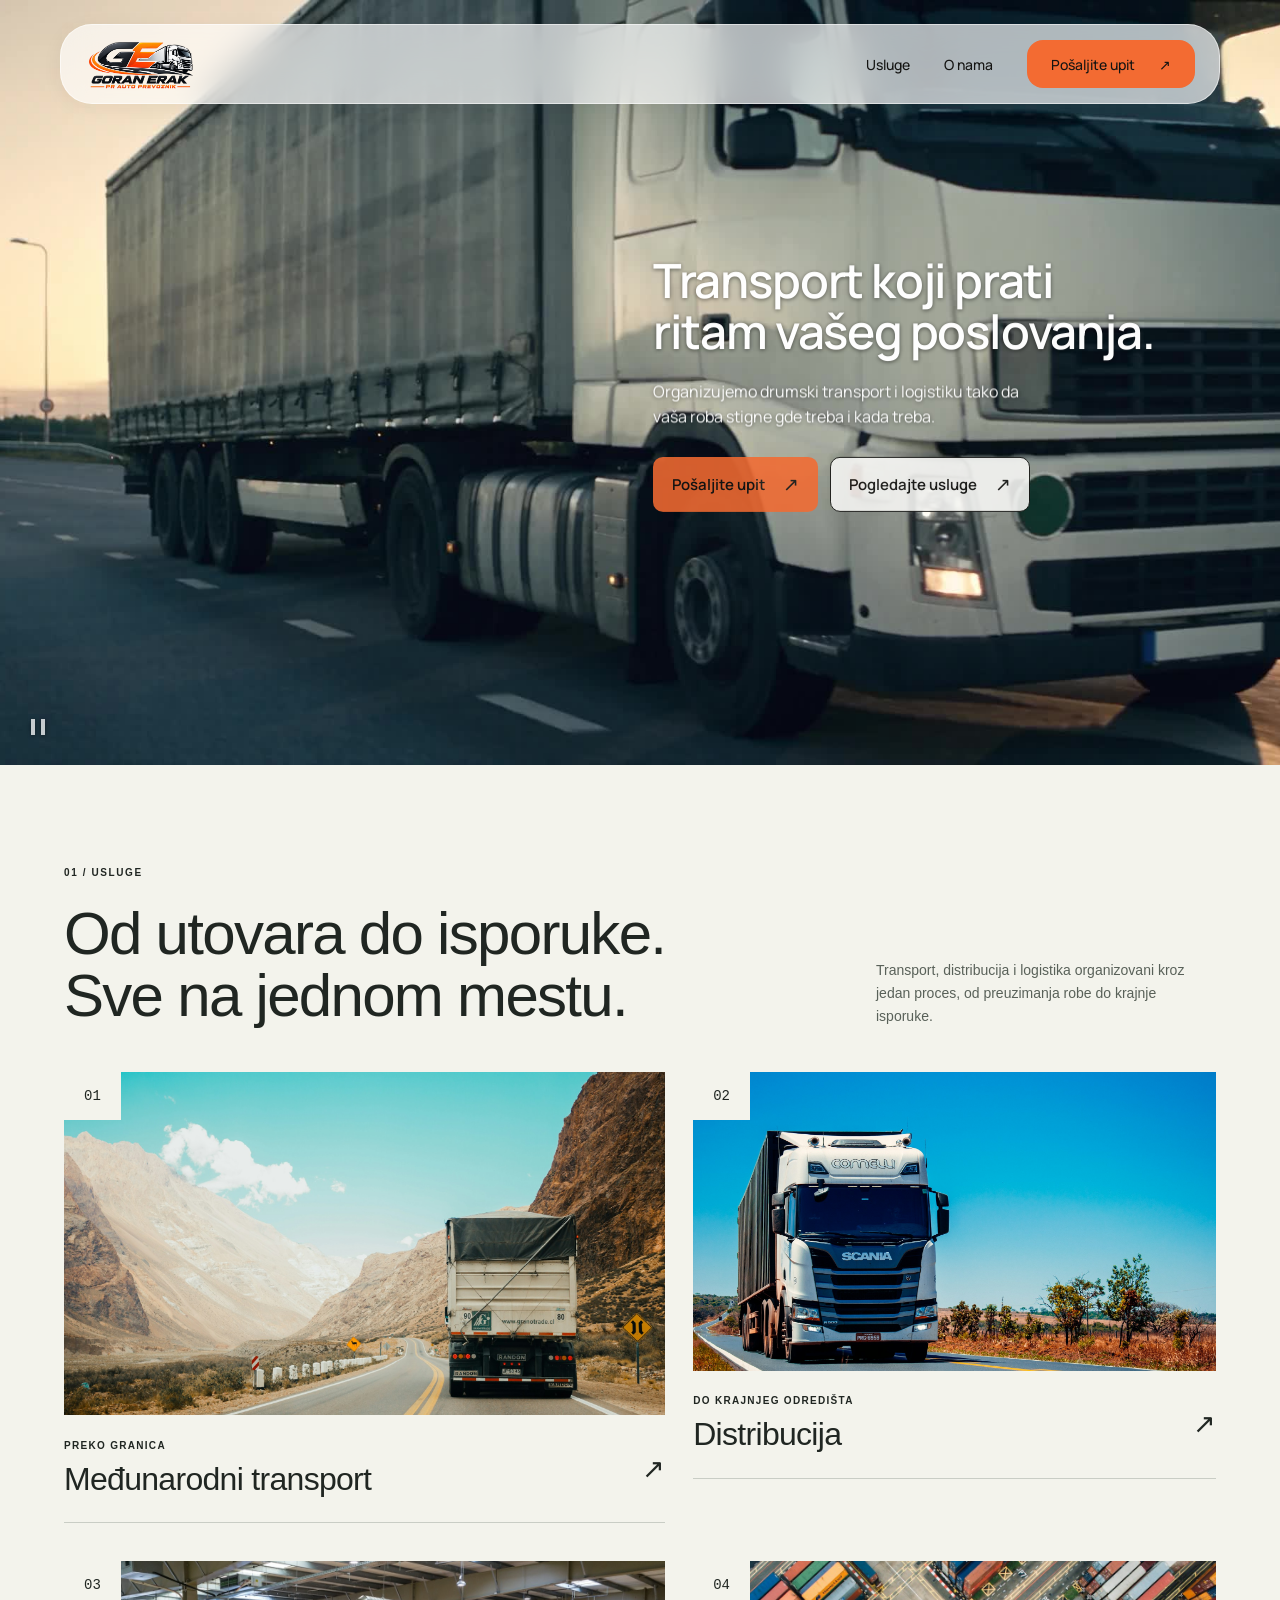
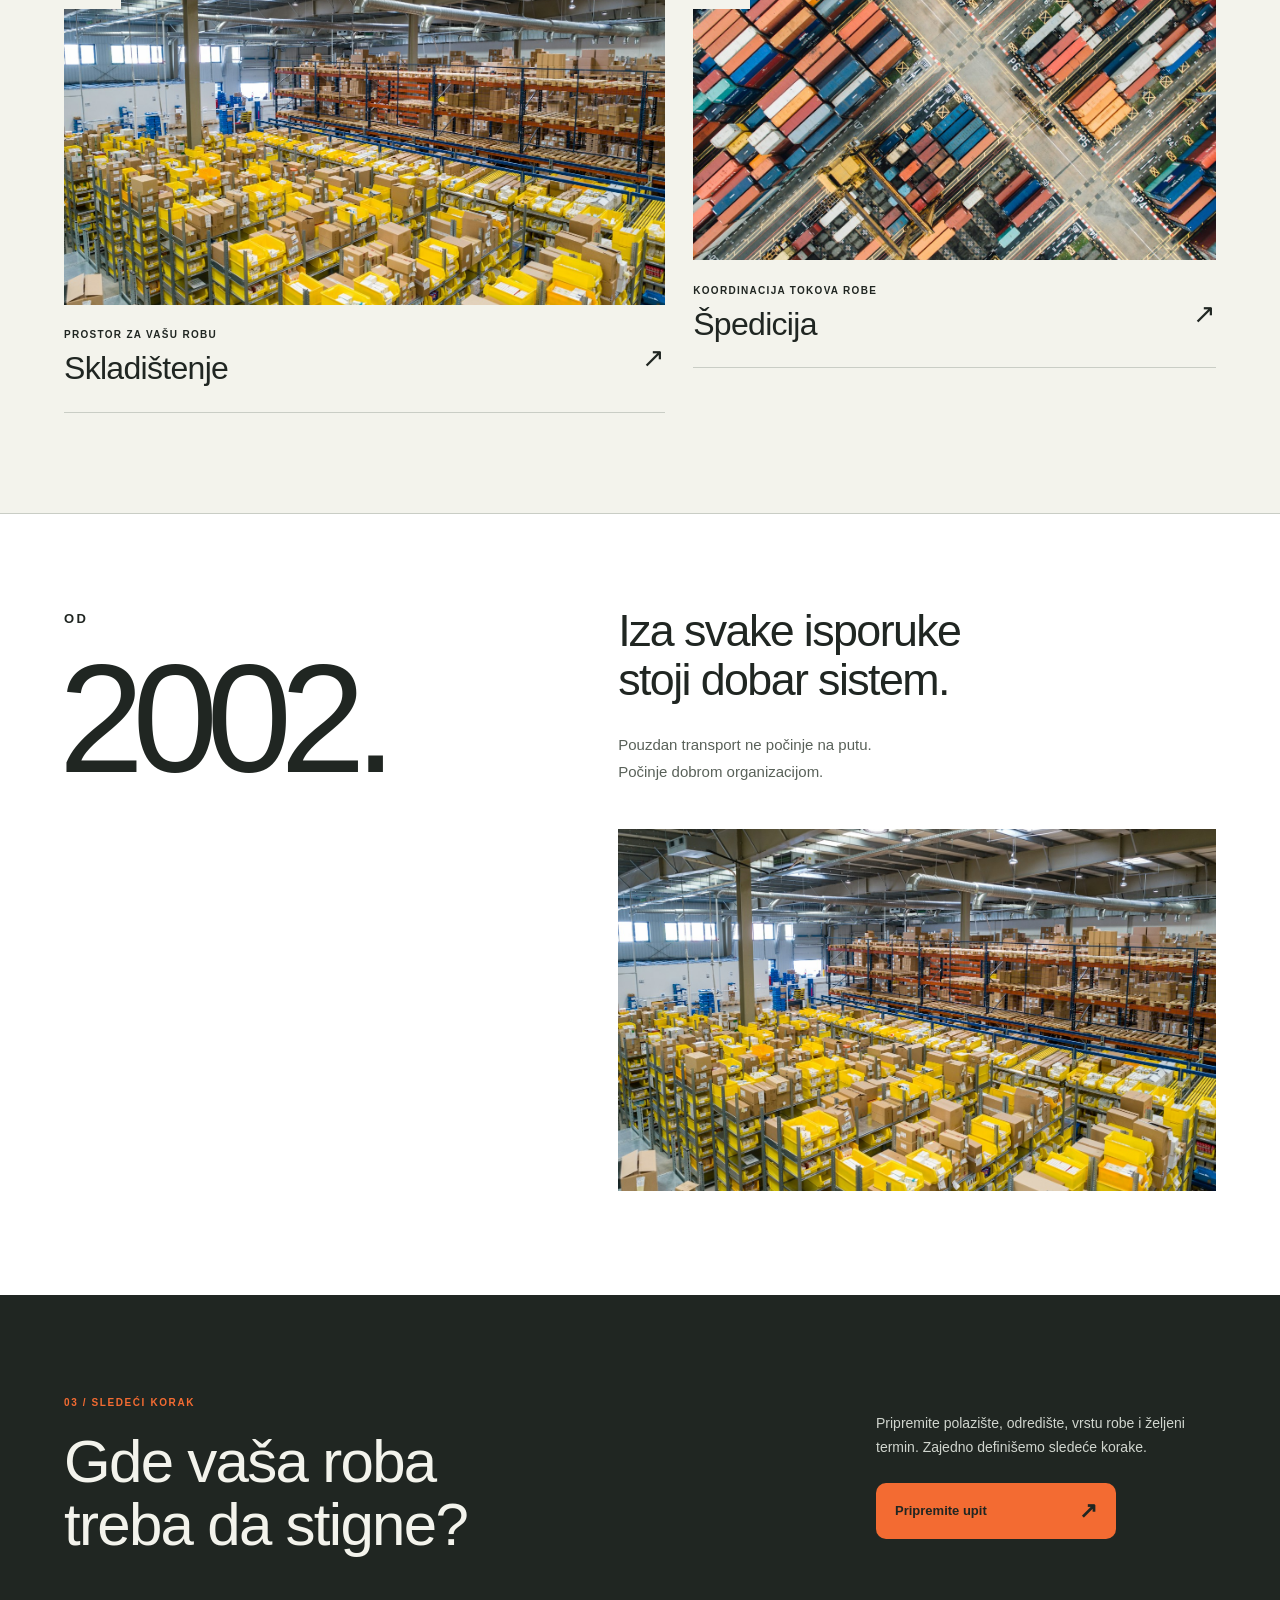
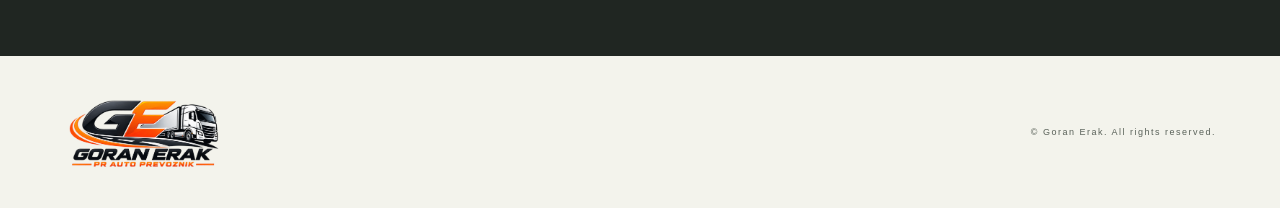
==== index.html @ 5b5d2a78 "Add files via upload" ====
<!doctype html>
<html lang="sr">
<head>
  <meta charset="UTF-8">
  <meta name="viewport" content="width=device-width, initial-scale=1">
  <meta name="theme-color" content="#202622">
  <meta name="description" content="Concept B — drumski transport, distribucija, skladištenje i špedicija.">
  <title>Goran Erak — Transport i logistika</title>
  <link rel="stylesheet" href="./styles.css">
  <link rel="stylesheet" href="./hero.css">
  <link rel="stylesheet" href="./hero-video.css">
  <link rel="stylesheet" href="./proof.css">
  <link rel="stylesheet" href="./hero-responsive.css">
  <script src="./main.js" defer></script>
  <script src="./assets/gsap.min.js" defer></script>
  <script src="./hero-video.js" defer></script>
  <script src="./proof.js" defer></script>
</head>
<body>
  <a class="skip-link" href="#main">Preskoči na sadržaj</a>

  <main id="main">
    <section class="hero feature" aria-labelledby="hero-heading">
  <header class="masthead">
    <a class="wordmark" href="./" aria-label="Goran Erak PR Auto prevoznik — početna"><img src="./assets/logo.png" width="1774" height="887" alt="Goran Erak PR Auto prevoznik"></a>
    <button class="menu-toggle" aria-expanded="false" aria-controls="main-navigation">Meni <span aria-hidden="true">☰</span></button>
    <nav id="main-navigation" class="navbar" aria-label="Glavna navigacija">
      <a href="#usluge">Usluge</a><a href="#o-nama">O nama</a><a class="nav-cta" href="#kontakt">Pošaljite upit <span aria-hidden="true">↗</span></a>
    </nav>
  </header>
      <figure class="photo">
        <div class="photo-media" data-clip-reveal data-reveal-direction="right" data-reveal-duration="1.45" data-reveal-once="true">
          <video class="hero-video" muted loop playsinline preload="metadata" poster="./assets/hero-video-v2-poster.jpg" aria-label="Video drumskog transporta"><source src="./assets/hero-video-v2.mp4" type="video/mp4"></video><button class="video-toggle" type="button" data-state="play" aria-label="Pokreni video"><span class="video-control-icon" aria-hidden="true"></span></button>
        </div>
        <div class="hero-message">
          <h1 id="hero-heading" data-hero-message>Transport koji prati<br>ritam vašeg poslovanja.</h1>
          <p data-hero-message>Organizujemo drumski transport i logistiku tako da vaša roba stigne gde treba i kada treba.</p>
          <div class="hero-cta-group" data-hero-ctas><a class="hero-cta hero-cta-primary" href="#kontakt">Pošaljite upit <span aria-hidden="true">↗</span></a><a class="hero-cta hero-cta-secondary" href="#usluge">Pogledajte usluge <span aria-hidden="true">↗</span></a></div>
        </div>
      </figure>
    </section>
    <section id="usluge" class="services section" aria-labelledby="services-heading">
      <div class="section-intro"><div><p class="eyebrow">01 / USLUGE</p><h2 id="services-heading">Od utovara do isporuke.<br>Sve na jednom mestu.</h2></div><p>Transport, distribucija i logistika organizovani kroz jedan proces, od preuzimanja robe do krajnje isporuke.</p></div>
      <div class="service-browse"><p>Prevucite za sve usluge</p><div><button class="browse-prev" aria-label="Prethodna usluga">←</button><button class="browse-next" aria-label="Sledeća usluga">→</button></div></div>
      <div class="services-grid" tabindex="0" role="region" aria-label="Četiri logističke usluge">
        <article class="service"><div class="service-photo"><img src="./assets/transport.jpg" width="1920" height="1273" loading="lazy" decoding="async" alt="Kamion u drumskom transportu kroz planinski predeo"><span class="service-number">01</span></div><button class="service-trigger" data-service="0"><span><span class="service-category">PREKO GRANICA</span><span class="service-title">Međunarodni transport</span></span><span class="service-arrow" aria-hidden="true">↗</span></button></article>
        <article class="service"><div class="service-photo"><img src="./assets/fleet.jpg" width="1920" height="1280" loading="lazy" decoding="async" alt="Teretno vozilo za drumski prevoz"><span class="service-number">02</span></div><button class="service-trigger" data-service="1"><span><span class="service-category">DO KRAJNJEG ODREDIŠTA</span><span class="service-title">Distribucija</span></span><span class="service-arrow" aria-hidden="true">↗</span></button></article>
        <article class="service"><div class="service-photo"><img src="./assets/warehouse.jpg" width="1400" height="933" loading="lazy" decoding="async" alt="Organizovano skladište sa robom i transportnim trakama"><span class="service-number">03</span></div><button class="service-trigger" data-service="2"><span><span class="service-category">PROSTOR ZA VAŠU ROBU</span><span class="service-title">Skladištenje</span></span><span class="service-arrow" aria-hidden="true">↗</span></button></article>
        <article class="service"><div class="service-photo"><img src="./assets/distribution.jpg" width="1200" height="800" loading="lazy" decoding="async" alt="Pogled odozgo na kontejnerski logistički terminal"><span class="service-number">04</span></div><button class="service-trigger" data-service="3"><span><span class="service-category">KOORDINACIJA TOKOVA ROBE</span><span class="service-title">Špedicija</span></span><span class="service-arrow" aria-hidden="true">↗</span></button></article>
      </div>
    </section>
    <section id="o-nama" class="trust section proof" aria-labelledby="trust-heading">
      <div class="proof-experience proof-reveal"><p class="proof-since">OD</p><p class="proof-year">2002.</p></div>
      <div class="proof-story">
        <h2 id="trust-heading" class="proof-reveal">Iza svake isporuke<br>stoji dobar sistem.</h2>
        <p class="proof-copy proof-reveal">Pouzdan transport ne počinje na putu.<br>Počinje dobrom organizacijom.</p>
        <figure class="proof-photo proof-reveal"><img src="./assets/warehouse.jpg" width="1400" height="933" loading="lazy" decoding="async" alt="Organizovan logistički prostor sa transportnim trakama i robom spremnom za dalju obradu"></figure>
      </div>
    </section>
    <section id="kontakt" class="contact section" aria-labelledby="contact-heading"><div><p class="eyebrow">03 / SLEDEĆI KORAK</p><h2 id="contact-heading">Gde vaša roba<br>treba da stigne?</h2></div><div class="contact-action"><p>Pripremite polazište, odredište, vrstu robe i željeni termin. Zajedno definišemo sledeće korake.</p><button class="button" data-contact>Pripremite upit <span aria-hidden="true">↗</span></button></div></section>
  </main>
  <footer><a class="footer-brand" href="#main" aria-label="Goran Erak — početak stranice"><img src="./assets/logo.png" width="1774" height="887" alt="Goran Erak PR Auto prevoznik" loading="lazy" decoding="async"></a><p>© Goran Erak. All rights reserved.</p></footer>
  <dialog id="service-details" aria-labelledby="service-dialog-heading"><button class="close-dialog" aria-label="Zatvori">×</button><p class="eyebrow">USLUGE / LOGISTIKA</p><h2 id="service-dialog-heading"></h2><p class="detail-copy"></p><button class="button" data-contact>Pripremite upit <span aria-hidden="true">↗</span></button></dialog>
  <dialog id="contact-details" aria-labelledby="contact-dialog-heading"><button class="close-dialog" aria-label="Zatvori">×</button><p class="eyebrow">PRIPREMA TRANSPORTA</p><h2 id="contact-dialog-heading">Vaš transportni upit.</h2><p>Za dogovor o transportu pripremite:</p><ol><li>Polazište i odredište</li><li>Vrstu, dimenzije i težinu robe</li><li>Termin utovara i isporuke</li><li>Posebne zahteve za transport</li></ol><div class="contact-placeholder">Kontakt kompanije: [E-mail i telefon]<small>Kontakt podaci biće dodati nakon potvrde kompanije.</small></div></dialog>
</body>
</html>
---- styles.css ----
:root{--ink:#202622;--paper:#f3f3ec;--accent:#f36b32;--line:#c9cdc5;--muted:#596159;--gutter:24px;--space:64px;color-scheme:light;font-family:Arial,Helvetica,sans-serif;color:var(--ink);background:var(--paper)}
*{box-sizing:border-box}html{scroll-behavior:smooth;scroll-padding-top:24px}body{margin:0}button,a{-webkit-tap-highlight-color:transparent}button{font:inherit;cursor:pointer}a{color:inherit;text-decoration:none}img{display:block;width:100%;object-fit:cover}h1,h2,p,figure{margin:0}button:focus-visible,a:focus-visible,[tabindex]:focus-visible{outline:3px solid var(--accent);outline-offset:5px}.skip-link{position:fixed;top:8px;left:8px;padding:14px;background:white;z-index:20;transform:translateY(-160%)}.skip-link:focus{transform:none}.masthead{padding:18px var(--gutter);display:flex;align-items:center;justify-content:space-between;position:relative;z-index:5}.wordmark{display:flex;gap:10px;align-items:center;font-size:17px;font-weight:800;letter-spacing:-.5px;line-height:1}.brand-mark{background:var(--accent);font-size:36px;width:44px;height:44px;display:grid;place-items:center}.brand-sub{display:block;font-size:11px;letter-spacing:2px;margin-top:6px}.menu-toggle{background:none;border:1px solid var(--line);padding:0 12px;height:44px;display:flex;gap:14px;align-items:center}.navbar{display:none;position:absolute;top:100%;left:0;right:0;background:var(--paper);padding:12px var(--gutter) 24px;border-bottom:1px solid var(--line)}.menu-toggle[aria-expanded=true]+.navbar{display:grid}.navbar a{min-height:48px;display:flex;align-items:center;justify-content:space-between;font-size:14px}.nav-cta{border-bottom:1px solid var(--ink)}
.hero{background:var(--ink);color:white}.hero-photo{position:relative;height:260px;overflow:hidden}.hero-photo img{height:100%;object-position:30% 60%}.photo-label{position:absolute;bottom:0;left:0;background:var(--accent);color:var(--ink);font-size:10px;font-weight:700;letter-spacing:1px;padding:12px 18px}.hero-copy{padding:30px var(--gutter) 28px}.eyebrow{font-size:10px;letter-spacing:1.6px;font-weight:700;line-height:1.6}.signal{display:inline-block;width:7px;height:7px;background:var(--accent);margin-right:7px}.hero h1{font-size:clamp(48px,12vw,68px);line-height:.97;letter-spacing:-2.8px;margin:22px 0}.hero-description{font-size:14px;line-height:1.6;max-width:360px;color:#d0d5ce}.button{min-height:52px;background:var(--accent);color:var(--ink);padding:15px 18px;border:0;display:inline-flex;gap:20px;align-items:center;justify-content:space-between;font-size:13px;font-weight:700}.button span{font-size:22px}.hero .button{margin-top:24px;width:100%;max-width:360px}.hero-services{display:flex;align-items:center;justify-content:space-between;min-height:44px;margin-top:8px;max-width:360px;font-size:12px;color:#d0d5ce}.operation-strip{padding:18px var(--gutter);border-bottom:1px solid var(--line)}.operation-strip>span{display:none}.operation-strip p{font-size:11px;letter-spacing:.4px;display:flex;justify-content:space-between}.operation-strip b{color:var(--muted);font-weight:400}
.section{padding:var(--space) var(--gutter)}.section-intro{display:grid;gap:20px;margin-bottom:26px}h2{font-size:clamp(34px,7vw,60px);line-height:1.04;letter-spacing:-1.7px;font-weight:500}.section-intro h2{margin-top:18px}.section-intro>p,.trust-intro>p{font-size:14px;line-height:1.65;color:var(--muted);max-width:340px}.service-browse{display:flex;align-items:center;justify-content:space-between;margin-bottom:12px}.service-browse p{font-size:11px;color:var(--muted)}.service-browse button{width:44px;height:44px;border:1px solid var(--line);background:transparent;font-size:20px}.services-grid{display:flex;gap:16px;overflow-x:auto;scroll-snap-type:x mandatory;scrollbar-width:thin;scrollbar-color:var(--ink) var(--line);padding-bottom:12px}.service{flex:0 0 88%;scroll-snap-align:start;min-width:0}.service-photo{height:220px;position:relative;overflow:hidden}.service-photo img{height:100%;transition:transform .5s ease}.service:nth-child(2) img{object-position:28% center}.service-number{position:absolute;top:0;left:0;background:var(--paper);padding:12px 15px;font-size:12px;font-family:monospace}.service-trigger{width:100%;min-height:95px;display:flex;text-align:left;align-items:center;justify-content:space-between;gap:10px;padding:18px 0;background:none;border:0;border-bottom:1px solid var(--line);color:var(--ink)}.service-category{display:block;font-size:9px;font-weight:700;letter-spacing:1.3px;margin-bottom:10px}.service-title{display:block;font-size:22px;letter-spacing:-.7px}.service-arrow{font-size:27px;flex-shrink:0}.service:hover img{transform:scale(1.025)}.service-trigger:hover .service-arrow{color:#b83d09}
.trust{background:#e3e6dd}.trust-intro{display:grid;gap:22px;margin:20px 0 32px}.trust-grid{display:grid;gap:28px}.trust figure img{aspect-ratio:1.45;filter:saturate(.65)}figcaption{font-size:9px;letter-spacing:1.2px;line-height:1.5;margin-top:12px}.placeholder-note{font-size:12px;line-height:1.6;color:var(--muted);margin:12px 0 24px}.capabilities dl{margin:0}.capabilities dl>div{padding:17px 0;border-top:1px solid #b7beb2}.capabilities dt{font-size:14px;font-weight:700}.capabilities dd{margin:8px 0 0;font-size:12px;color:var(--muted)}.contact{background:var(--ink);color:var(--paper);display:grid;gap:28px}.contact .eyebrow{color:var(--accent);margin-bottom:20px}.contact-action p{font-size:14px;line-height:1.65;color:#d0d5ce;max-width:360px}.contact .button{margin-top:24px;min-width:240px}footer{display:grid;gap:16px;padding:28px var(--gutter)}footer p{font-size:9px;letter-spacing:1.5px;color:var(--muted)}footer a{min-height:44px;display:flex;align-items:center;font-size:12px}.footer-brand{font-weight:800;letter-spacing:.5px}
dialog{border:0;background:var(--paper);color:var(--ink);padding:54px 28px 28px;max-width:560px;width:calc(100% - 32px);max-height:85dvh}dialog::backdrop{background:rgb(15 21 18 / .72)}.close-dialog{position:absolute;right:10px;top:10px;width:44px;height:44px;border:0;background:none;font-size:28px}.close-dialog:hover{background:#e3e6dd}dialog h2{font-size:34px;margin:18px 0}dialog p,dialog li{font-size:15px;line-height:1.6}dialog .button{margin-top:26px}dialog ol{padding-left:20px}.contact-placeholder{margin-top:24px;padding:18px;border:1px solid var(--line);font-size:14px;font-weight:700}.contact-placeholder small{display:block;font-weight:400;color:var(--muted);font-size:12px;line-height:1.5;margin-top:10px}
@media(min-width:801px){:root{--gutter:clamp(32px,5vw,88px);--space:100px}.masthead{height:96px}.menu-toggle{display:none}.navbar{display:flex;position:static;padding:0;border:0;gap:36px;align-items:center}.navbar a{gap:36px}.hero{display:grid;grid-template-columns:56% 44%;min-height:650px}.hero-photo{height:100%;min-height:650px}.hero-photo img{object-position:27% center}.photo-label{left:var(--gutter);padding:16px 20px}.hero-copy{padding:70px clamp(30px,4vw,72px);display:flex;flex-direction:column;justify-content:center}.hero h1{font-size:clamp(60px,6.8vw,108px);letter-spacing:-5px;margin:32px 0}.hero-description{font-size:16px;max-width:335px}.hero .button{margin-top:36px}.hero-services{margin-top:12px}.operation-strip{display:flex;justify-content:space-between;align-items:center;padding-top:24px;padding-bottom:24px}.operation-strip>span{display:block;font-size:10px;letter-spacing:1.5px;font-weight:700}.operation-strip p{gap:28px;font-size:12px}.section-intro{grid-template-columns:1fr 340px;align-items:end;margin-bottom:44px}.section-intro h2{margin-top:22px}.service-browse{display:none}.services-grid{display:grid;grid-template-columns:1.15fr 1fr;gap:38px 28px;overflow:visible;padding:0}.service-photo{height:auto;aspect-ratio:1.75}.service-trigger{min-height:108px}.service-title{font-size:clamp(24px,2.5vw,36px)}.service-category{font-size:10px}.service-number{font-size:14px;padding:16px 20px}.trust-intro{grid-template-columns:1fr 340px;align-items:end;margin:24px 0 48px}.trust-grid{grid-template-columns:1.6fr 1fr;gap:clamp(40px,6vw,100px)}.trust figure img{aspect-ratio:1.6}.capabilities{padding-top:8px}.capabilities dl>div{padding:20px 0}.contact{grid-template-columns:1fr 340px;align-items:center}footer{display:flex;align-items:center;justify-content:space-between;padding-top:28px;padding-bottom:28px}}
@media(min-width:1600px){.hero{min-height:760px}.hero-photo{min-height:760px}.section{max-width:1800px;margin-inline:auto}}
@media(prefers-reduced-motion:reduce){html{scroll-behavior:auto}*,*::before,*::after{transition:none!important;animation:none!important}}

/* Explicit height overrides the intrinsic HTML height while preserving layout space. */
.trust figure img{height:auto}



/* Brand proportions: original 2:1 artwork, a consistent clear zone and no cropping. */
.masthead{min-height:96px;padding-block:16px;gap:24px}
.wordmark{flex:0 0 auto;min-height:44px;letter-spacing:normal}
.wordmark img{display:block;width:128px;height:auto;aspect-ratio:2/1;object-fit:contain}
.footer-brand{flex:0 0 auto;padding-block:8px}
.footer-brand img{width:144px;height:auto;aspect-ratio:2/1;object-fit:contain}
@media(min-width:801px){
  .masthead{height:116px;padding-block:18px}
  .wordmark img{width:160px}
  .footer-brand img{width:160px}
  .navbar{gap:clamp(20px,2.5vw,36px)}
}
/* Contact CTA follows the approved Hero button shape. */
.contact .button{border-radius:10px;border:1px solid transparent;padding:14px 18px;min-height:52px}
---- hero.css ----
/* Hero uses the supplied demo's feature / toolbar / photograph / caption structure. */
.hero{--surface-sunk:#e2e2e0;--ink:#141412;--ink-faint:rgba(20,20,18,.64);--rule-strong:rgba(20,20,18,.3);--accent:#f36b32;background:#f7f7f6;color:var(--ink);display:block;min-height:0}
.masthead{background:#f7f7f6}
.masthead .navbar{background:#f7f7f6}
.hero.feature {
    width: min(100%, 1120px);
    margin: 0 auto;
    padding: clamp(0.9rem, 2vw, 1.25rem) clamp(1rem, 3vw, 2rem) clamp(2rem, 6vw, 4rem);
}

.hero .feature-bar {
    display: flex;
    align-items: center;
    justify-content: space-between;
    gap: 1rem;
    min-height: 2.25rem;
    margin-bottom: clamp(0.75rem, 1.6vw, 1rem);
}

.hero .prompt {
    display: flex;
    align-items: center;
    gap: 0.5rem;
    color: var(--ink-faint);
    font-size: 0.8125rem;
    line-height: 1.35;
}

.hero .prompt strong {
    color: var(--ink);
    font-weight: 500;
}

.hero .prompt-dot {
    flex: 0 0 auto;
    width: 0.4rem;
    height: 0.4rem;
    border-radius: 50%;
    background: var(--accent);
}

.hero .btn {
    display: inline-flex;
    align-items: center;
    justify-content: center;
    padding: 0.45rem 0.9rem;
    font: inherit;
    font-size: 0.8125rem;
    font-weight: 500;
    border: 1px solid var(--rule-strong);
    border-radius: 6px;
    background: transparent;
    color: var(--ink);
    cursor: pointer;
    transition: background-color 0.2s var(--ease-out-quart);
}

.hero .btn:hover {
    background: var(--surface-sunk);
}

.hero .btn:focus-visible {
    background: var(--surface-sunk);
    outline: 2px solid var(--accent);
    outline-offset: 2px;
}

/* ============================================
   PHOTOGRAPH
   ============================================ */
.hero .photo {
    margin: 0;
}

.hero .photo--second {
    margin-top: clamp(2rem, 6vw, 4rem);
}

/* CONTRACT: the wrapper must clip. The polygon reveals the wrapper, and the
   inner image starts scaled up, so anything that overflows would show
   around the aperture. The neutral plate shows until the image has loaded. */
.hero .photo-media {
    position: relative;
    width: 100%;
    height: min(62svh, 620px);
    min-height: 260px;
    overflow: hidden;
    background: var(--surface-sunk);
    isolation: isolate;
}

/* CONTRACT: the closed aperture, one per direction, gated under .has-js so
   the photograph is visible without JavaScript. The six points match the
   open polygon in script.js point for point, which keeps the interpolation
   stable. */
.has-js [data-clip-reveal] {
    clip-path: polygon(0% 100%, 42% 100%, 50% 94%, 58% 100%, 100% 100%, 0% 100%);
}

.has-js [data-clip-reveal][data-reveal-direction='down'] {
    clip-path: polygon(0% 0%, 42% 0%, 50% 6%, 58% 0%, 100% 0%, 0% 0%);
}

.has-js [data-clip-reveal][data-reveal-direction='left'] {
    clip-path: polygon(100% 0%, 100% 42%, 94% 50%, 100% 58%, 100% 100%, 100% 0%);
}

.has-js [data-clip-reveal][data-reveal-direction='right'] {
    clip-path: polygon(0% 0%, 0% 42%, 6% 50%, 0% 58%, 0% 100%, 0% 0%);
}

.hero .photo-media img {
    width: 100%;
    height: 100%;
    object-fit: cover;
    object-position: center 45%;
    transform-origin: center 55%;
}

/* CONTRACT: the Ken Burns start state. script.js tweens scale from 1.14 to
   1; without this the first frame would paint at 1 and jump. */
.has-js [data-clip-reveal] img {
    transform: scale(1.14);
    will-change: transform;
}

/* ============================================
   CAPTION
   ============================================ */
.hero .photo-caption {
    display: grid;
    grid-template-columns: minmax(7rem, 0.9fr) minmax(14rem, 2.4fr) minmax(9rem, 1fr);
    gap: 0.35rem clamp(1rem, 3vw, 2.5rem);
    align-items: start;
    padding-top: 0.9rem;
}

/* The accent mark: a short bar that draws in ahead of the caption copy. */
.hero .caption-mark {
    grid-column: 1 / -1;
    display: block;
    width: 2.5rem;
    height: 3px;
    margin-bottom: 0.35rem;
    background: var(--accent);
}

.has-js .caption-mark {
    transform: scaleX(0);
    transform-origin: left center;
}

/* CONTRACT: each caption line rises through an overflow mask, so the mask
   must clip and the inner span must be a block. */
.hero .caption-mask {
    display: block;
    overflow: hidden;
}

.hero .caption-mask > span {
    display: block;
}

.has-js .caption-mask > span {
    opacity: 0;
    transform: translateY(115%);
}

.hero .caption-place,
.hero .caption-note {
    color: var(--ink-faint);
    font-size: 0.8125rem;
    line-height: 1.4;
    padding-top: 0.2rem;
}

.hero .caption-title {
    font-size: clamp(1.05rem, 1.9vw, 1.5rem);
    font-weight: 600;
    line-height: 1.15;
    letter-spacing: -0.02em;
    text-wrap: balance;
}

.hero .caption-note {
    justify-self: end;
    text-align: right;
}

/* ============================================
   BODY COPY
   ============================================ */
.passage {
    width: min(100%, 40rem);
    margin: clamp(2rem, 6vw, 4rem) auto 0;
    color: var(--ink-dim);
    font-size: 1.0625rem;
    line-height: 1.6;
}

/* ============================================
   RESPONSIVE
   ============================================ */
@media (max-width: 700px) {
    .feature-bar {
        align-items: flex-start;
    }

    .prompt span:last-child {
        display: none;
    }

    .photo-media {
        height: auto;
        aspect-ratio: 4 / 5;
        max-height: 60svh;
    }

    .photo-caption {
        grid-template-columns: 1fr;
        gap: 0.25rem;
    }

    .caption-title {
        font-size: clamp(1.1rem, 5.5vw, 1.4rem);
    }

    .caption-note {
        justify-self: start;
        text-align: left;
    }
}


.hero .btn{min-height:44px;flex-shrink:0}
.hero .photo-caption{margin:0;text-transform:none;letter-spacing:normal}
.hero h1.caption-title{margin:0;font-size:clamp(1.05rem,1.9vw,1.5rem);font-weight:600;line-height:1.15;letter-spacing:-.02em}
.hero .photo-media img{height:100%}
.hero .caption-mask>span{display:block}
@media(max-width:700px){.hero h1.caption-title{font-size:clamp(1.1rem,5.5vw,1.4rem)}.hero .prompt{font-size:11px}.hero .photo-media{height:auto;aspect-ratio:4/5;max-height:60svh}}
@media(max-width:700px){
 .hero .feature-bar{align-items:flex-start;gap:12px}
 .hero .prompt{flex-wrap:wrap;min-width:0}
 .hero .prompt span:last-child{display:none}
 .hero .photo-caption{grid-template-columns:minmax(0,1fr);gap:.25rem}
 .hero .caption-note{justify-self:start;text-align:left}
}
.hero .photo{position:relative}
.hero .hero-message{position:absolute;left:60%;right:5%;top:12%;z-index:1;color:var(--ink)}
.hero .hero-message h2{font-size:clamp(22px,2.2vw,30px);font-weight:600;line-height:1.2;letter-spacing:-.7px;margin:0}
.hero .hero-message p{font-size:13px;line-height:1.65;max-width:310px;margin-top:18px}
@media(max-width:900px){
  .hero .hero-message{left:58%;right:4%;top:8%}
  .hero .hero-message h2{font-size:22px}
  .hero .hero-message p{font-size:12px;margin-top:14px}
}
@media(max-width:700px){
  .hero .hero-message{position:static;margin:22px 0 24px;max-width:380px}
  .hero .hero-message h2{font-size:clamp(22px,5.6vw,28px)}
  .hero .hero-message p{font-size:13px;max-width:340px}
}
/* Production Hero refinement; typography remains scoped to Hero/navigation. */
@font-face{font-family:Manrope;src:url('./assets/manrope-400.ttf') format('truetype');font-style:normal;font-weight:400;font-display:swap}
@font-face{font-family:Manrope;src:url('./assets/manrope-500.ttf') format('truetype');font-style:normal;font-weight:500;font-display:swap}
@font-face{font-family:Manrope;src:url('./assets/manrope-600.ttf') format('truetype');font-style:normal;font-weight:600;font-display:swap}
.hero,.masthead .navbar,.masthead .menu-toggle{font-family:Manrope,Arial,sans-serif}
.masthead .navbar a{font-weight:500}
.hero .prompt{font-weight:400;font-size:13px;gap:12px}
.hero .prompt strong{font-weight:500}
.hero .prompt-dot{display:none}
.hero .hero-message{left:51%;right:3.5%;top:13%}
.hero .hero-message h1{font-family:inherit;font-size:clamp(32px,3vw,42px);font-weight:600;line-height:1.08;letter-spacing:-1.5px;margin:0}
.hero .hero-message p{font-size:17px;line-height:1.6;max-width:400px;margin-top:24px;font-weight:400}
@media(min-width:701px) and (max-width:1000px){
 .hero .hero-message h1{font-size:clamp(26px,3.45vw,34px);letter-spacing:-1px}
 .hero .hero-message p{font-size:15px;margin-top:18px}
}
@media(max-width:700px){
 .hero .hero-message{position:static;margin:24px 0 0;max-width:none}
 .hero .hero-message h1{font-size:clamp(23px,5.9vw,38px);line-height:1.1;letter-spacing:-.8px}
 .hero .hero-message p{font-size:16px;line-height:1.6;max-width:440px;margin-top:18px}
 .hero .prompt{font-size:12px;display:block}
 .hero .prompt span:last-child{display:block;margin-top:4px}
}
/* Floating brand navigation and conversion hierarchy. */
.masthead{margin:18px var(--gutter) 12px;padding:12px 22px;min-height:88px;background:#fff;border:0;border-radius:24px;box-shadow:0 5px 24px rgb(32 38 34 / .035)}
.masthead .navbar{background:#fff}
.masthead .nav-cta{background:var(--accent);color:var(--ink);border:0;border-radius:10px;padding:0 20px;min-height:50px;gap:24px;font-weight:600}
.hero .hero-message{top:7%;left:51%;right:3.5%}
.hero .hero-message h1{font-size:52px;line-height:1.04;letter-spacing:-.025em}
.hero .hero-message p{font-size:18px;line-height:1.55;max-width:400px;margin-top:22px}
.hero-cta-group{display:flex;flex-wrap:wrap;gap:12px;margin-top:26px}
.hero .hero-cta{display:inline-flex;align-items:center;justify-content:space-between;gap:18px;min-height:52px;padding:14px 18px;border-radius:10px;font-size:15px;line-height:1.3;font-weight:600;border:1px solid transparent;transition:background-color 300ms cubic-bezier(.22,1,.36,1)}
.hero .hero-cta-primary{background:var(--accent);color:var(--ink)}
.hero .hero-cta-secondary{background:transparent;border-color:var(--ink);color:var(--ink)}
.hero .hero-cta span{font-size:19px;font-weight:400;transition:transform 300ms cubic-bezier(.22,1,.36,1)}
.hero .hero-cta-primary:hover,.masthead .nav-cta:hover{background:#e55d25}
.hero .hero-cta-secondary:hover{background:rgb(32 38 34 / .06)}
.hero .hero-cta:hover span{transform:translateX(3px)}
@media(min-width:801px){
 .masthead{height:116px;padding:18px 32px;border-radius:32px}
 .masthead .navbar{gap:32px}
}
@media(min-width:701px) and (max-width:1100px){
 .hero .hero-message h1{font-size:clamp(30px,4vw,44px)}
 .hero .hero-message p{font-size:16px;margin-top:18px}
 .hero-cta-group{gap:10px;margin-top:20px}
 .hero .hero-cta{font-size:13px;padding:12px 14px;gap:12px;min-height:48px}
}
@media(max-width:800px){
 .masthead .navbar{left:0;right:0;border-radius:0 0 24px 24px;padding:12px 22px 22px}
 .masthead .navbar a{margin-top:6px}
 .masthead .navbar .nav-cta{justify-content:space-between}
}
@media(max-width:700px){
 .masthead{margin:12px 16px;padding:12px 16px;border-radius:18px}
 .hero .hero-message{position:static;margin:26px 0 0}
 .hero .hero-message h1{font-size:clamp(28px,7vw,42px);line-height:1.08}
 .hero .hero-message p{font-size:16px;line-height:1.6}
 .hero-cta-group{display:grid;grid-template-columns:minmax(0,1fr);gap:12px;margin-top:24px;max-width:380px}
 .hero .hero-cta{font-size:15px;min-height:52px}
}
/* Navbar belongs to the photograph composition, rather than a header row. */
.hero.feature{position:relative;width:100%;max-width:none;margin:0;padding:0 0 36px;background:#fff}
.hero .photo{width:min(calc(100% - 48px),1056px);margin-inline:auto}
.hero .masthead{position:absolute;top:24px;left:50%;right:auto;transform:translateX(-50%);z-index:5;width:calc(100% - 120px);max-width:1000px;height:80px;min-height:0;margin:0;padding:12px 24px;border-radius:32px;background:#fff;box-shadow:0 4px 20px rgb(32 38 34 / .035)}
.hero .masthead .wordmark img{width:112px;height:56px;object-fit:contain}
.hero .masthead .navbar{gap:34px}
.hero .masthead .navbar a{font-size:14px;font-weight:500}
.hero .masthead .nav-cta{min-height:48px;padding-inline:24px;border-radius:16px;gap:24px}
.hero .hero-message{top:130px}
@media(max-width:1100px) and (min-width:701px){
 .hero .masthead{width:calc(100% - 80px);padding-inline:22px}
 .hero .hero-message{top:126px}
}
@media(max-width:800px){
 .hero .masthead{top:14px;width:calc(100% - 72px);height:72px;padding:10px 18px;border-radius:22px}
 .hero .masthead .wordmark img{width:104px;height:52px}
 .hero .masthead .navbar{top:100%;left:0;right:0;border-radius:0 0 22px 22px;padding:12px 18px 20px}
 .hero .masthead .menu-toggle{border:0;padding:0 8px}
}
@media(max-width:700px){
 .hero.feature{padding-bottom:32px}
 .hero .photo{width:calc(100% - 32px)}
 .hero .masthead{width:calc(100% - 48px);top:12px;padding-inline:14px;border-radius:20px}
 .hero .hero-message{position:static;margin-top:24px}
}
/* Keep the outlined action legible where the sky meets the landscape. */
.hero .hero-cta-secondary{background:#f8f8f6}
.hero .hero-cta-secondary:hover{background:#eceee9}
/* User-requested glass navigation surface. */
.hero .masthead{background:rgba(255,255,255,.68);backdrop-filter:blur(18px) saturate(120%);-webkit-backdrop-filter:blur(18px) saturate(120%);border:1px solid rgba(255,255,255,.55);box-shadow:0 4px 20px rgba(32,38,34,.06)}
.hero .masthead .navbar{background:transparent}
@media(max-width:800px){.hero .masthead .navbar{background:rgba(255,255,255,.9);backdrop-filter:blur(18px);-webkit-backdrop-filter:blur(18px)}}
@supports not (backdrop-filter:blur(1px)){.hero .masthead{background:rgba(255,255,255,.94)}}
/* Full-bleed photographic version; the video version uses its own overrides. */
.hero.feature{padding:0;background:#202622}
.hero .photo{width:100%;height:clamp(620px,85svh,900px);margin:0}
.hero .photo-media{position:absolute;inset:0;width:100%;height:100%;min-height:0;max-height:none;aspect-ratio:auto}
.hero .masthead{max-width:1320px}
.hero .hero-message{top:clamp(150px,20svh,220px);left:51%;right:var(--gutter);z-index:2}
.hero .hero-message h1{font-size:clamp(44px,3.7vw,64px)}
@media(min-width:701px) and (max-width:1100px){
 .hero .hero-message{top:145px;left:49%;right:28px}
 .hero .hero-message h1{font-size:clamp(30px,4vw,44px)}
}
@media(max-width:700px){
 .hero .photo{height:clamp(660px,92svh,820px)}
 .hero .photo::after{content:'';position:absolute;inset:0;background:rgba(0,0,0,.28);pointer-events:none;z-index:1}
 .hero .hero-message{position:absolute;top:140px;left:24px;right:24px;margin:0;max-width:440px;color:#fff;text-shadow:0 1px 4px rgba(0,0,0,.5)}
 .hero .hero-message h1{font-size:clamp(28px,7.4vw,42px)}
 .hero .hero-message p{color:#fff;font-size:16px}
 .hero .hero-cta-group{text-shadow:none;max-width:340px}
 .hero .photo-media img{object-position:30% center}
}
---- hero-video.css ----
.hero .hero-video{display:block;width:100%;height:100%;object-fit:cover;object-position:center 45%;transform-origin:center 55%}
.hero .video-toggle{position:absolute;left:8px;bottom:8px;z-index:2;display:grid;place-items:center;width:44px;height:44px;min-height:44px;padding:0;border:0;border-radius:8px;background:transparent;color:#fff;opacity:.75;transition:opacity 200ms ease,background-color 200ms ease}
.hero .video-toggle:hover,.hero .video-toggle:focus-visible{opacity:1;background:rgba(0,0,0,.15)}
.video-control-icon{display:block;width:14px;height:16px;filter:drop-shadow(0 1px 2px rgba(0,0,0,.6))}
.video-toggle[data-state=pause] .video-control-icon{border-left:4px solid currentColor;border-right:4px solid currentColor}
.video-toggle[data-state=play] .video-control-icon{width:0;height:0;border-top:8px solid transparent;border-bottom:8px solid transparent;border-left:13px solid currentColor;margin-left:3px}
@media(min-width:701px){.hero .hero-message{color:#fff;text-shadow:0 1px 4px rgba(0,0,0,.5)}.hero .hero-message p{color:#fff}.hero .hero-cta-group{text-shadow:none}}
@media(prefers-reduced-motion:reduce){.hero .video-toggle{transition:none}}
/* Full-bleed video Hero: the media fills the entire section on every screen. */
.hero.feature{padding:0;background:#202622}
.hero .photo{width:100%;height:clamp(620px,85svh,900px);margin:0}
.hero .photo-media{position:absolute;inset:0;width:100%;height:100%;min-height:0;max-height:none;aspect-ratio:auto}
.hero .masthead{max-width:1320px}
.hero .hero-message{top:clamp(150px,20svh,220px);left:51%;right:var(--gutter);z-index:2}
.hero .hero-message h1{font-size:clamp(44px,3.7vw,64px)}
.hero .video-toggle{left:16px;bottom:16px;z-index:4}
@media(min-width:701px) and (max-width:1100px){
 .hero .hero-message{top:145px;left:49%;right:28px}
 .hero .hero-message h1{font-size:clamp(30px,4vw,44px)}
}
@media(max-width:700px){
 .hero .photo{height:clamp(660px,92svh,820px)}
 .hero .photo::after{content:'';position:absolute;inset:0;background:rgba(0,0,0,.28);pointer-events:none;z-index:1}
 .hero .hero-message{position:absolute;top:140px;left:24px;right:24px;margin:0;max-width:440px;color:#fff;text-shadow:0 1px 4px rgba(0,0,0,.5)}
 .hero .hero-message h1{font-size:clamp(28px,7.4vw,42px)}
 .hero .hero-message p{color:#fff;font-size:16px}
 .hero .hero-cta-group{text-shadow:none}
 .hero .hero-video{object-position:42% center}
 .hero .hero-cta-group{max-width:340px}
}
---- proof.css ----
/* Experience statement: scoped to the third section. */
.proof{background:#ffffff;display:grid;gap:32px;border-top:1px solid var(--line);padding-top:48px;padding-bottom:56px}
.proof-since{font-size:12px;line-height:1.4;font-weight:700;letter-spacing:2px;margin-bottom:8px}
.proof-year{font-size:clamp(96px,28vw,160px);font-weight:500;letter-spacing:-.075em;line-height:.9;white-space:nowrap;margin-left:-.035em}
.proof h2{font-size:clamp(30px,7.4vw,48px);line-height:1.12;font-weight:500;letter-spacing:-1.2px}
.proof-copy{font-size:14px;line-height:1.75;color:var(--muted);margin-top:22px}
.proof-photo{margin-top:28px}
.proof .proof-photo img{width:100%;height:auto;aspect-ratio:1.4;object-fit:cover;object-position:center;filter:none}
@media(min-width:801px){
  .proof{grid-template-columns:minmax(0,.82fr) minmax(0,1fr);gap:clamp(32px,5vw,80px);padding-top:92px;padding-bottom:104px}
  .proof-experience{padding-top:4px}
  .proof-since{font-size:13px;margin-bottom:22px;letter-spacing:2.4px}
  .proof-year{font-size:clamp(100px,12vw,200px);letter-spacing:-.075em}
  .proof h2{font-size:clamp(30px,3.5vw,54px);line-height:1.1;letter-spacing:-1.6px}
  .proof-copy{font-size:15px;margin-top:28px}
  .proof-photo{margin-top:44px}
  .proof .proof-photo img{aspect-ratio:1.65}
}
@media(prefers-reduced-motion:no-preference){
  .proof.proof-pending .proof-reveal{opacity:0;transform:translateY(14px)}
  .proof.proof-visible .proof-reveal{opacity:1;transform:none;transition:opacity 800ms cubic-bezier(.22,1,.36,1),transform 800ms cubic-bezier(.22,1,.36,1)}
  .proof.proof-visible .proof-copy{transition-delay:100ms}
  .proof.proof-visible .proof-photo{transition-delay:200ms}
}
---- hero-responsive.css ----
/* Position the complete copy block proportionally within the Hero. */
.hero .hero-message{top:50%;transform:translateY(-50%);margin-top:0}
.hero .hero-message h1{font-size:clamp(32px,3.7vw,64px);line-height:1.08}
.hero .hero-message p{font-size:clamp(16px,1.25vw,18px);line-height:1.6}
@media(min-width:701px) and (max-width:1100px){
 .hero .hero-message{top:52%;left:51%;right:clamp(24px,4vw,44px)}
 .hero .hero-message h1{font-size:clamp(30px,3.7vw,42px)}
}
@media(max-width:700px){
 .hero .hero-message{position:absolute;top:52%;left:24px;right:24px;margin:0;transform:translateY(-50%)}
 .hero .hero-message h1{font-size:clamp(28px,7.4vw,42px)}
 .hero .hero-message p{font-size:16px}
}
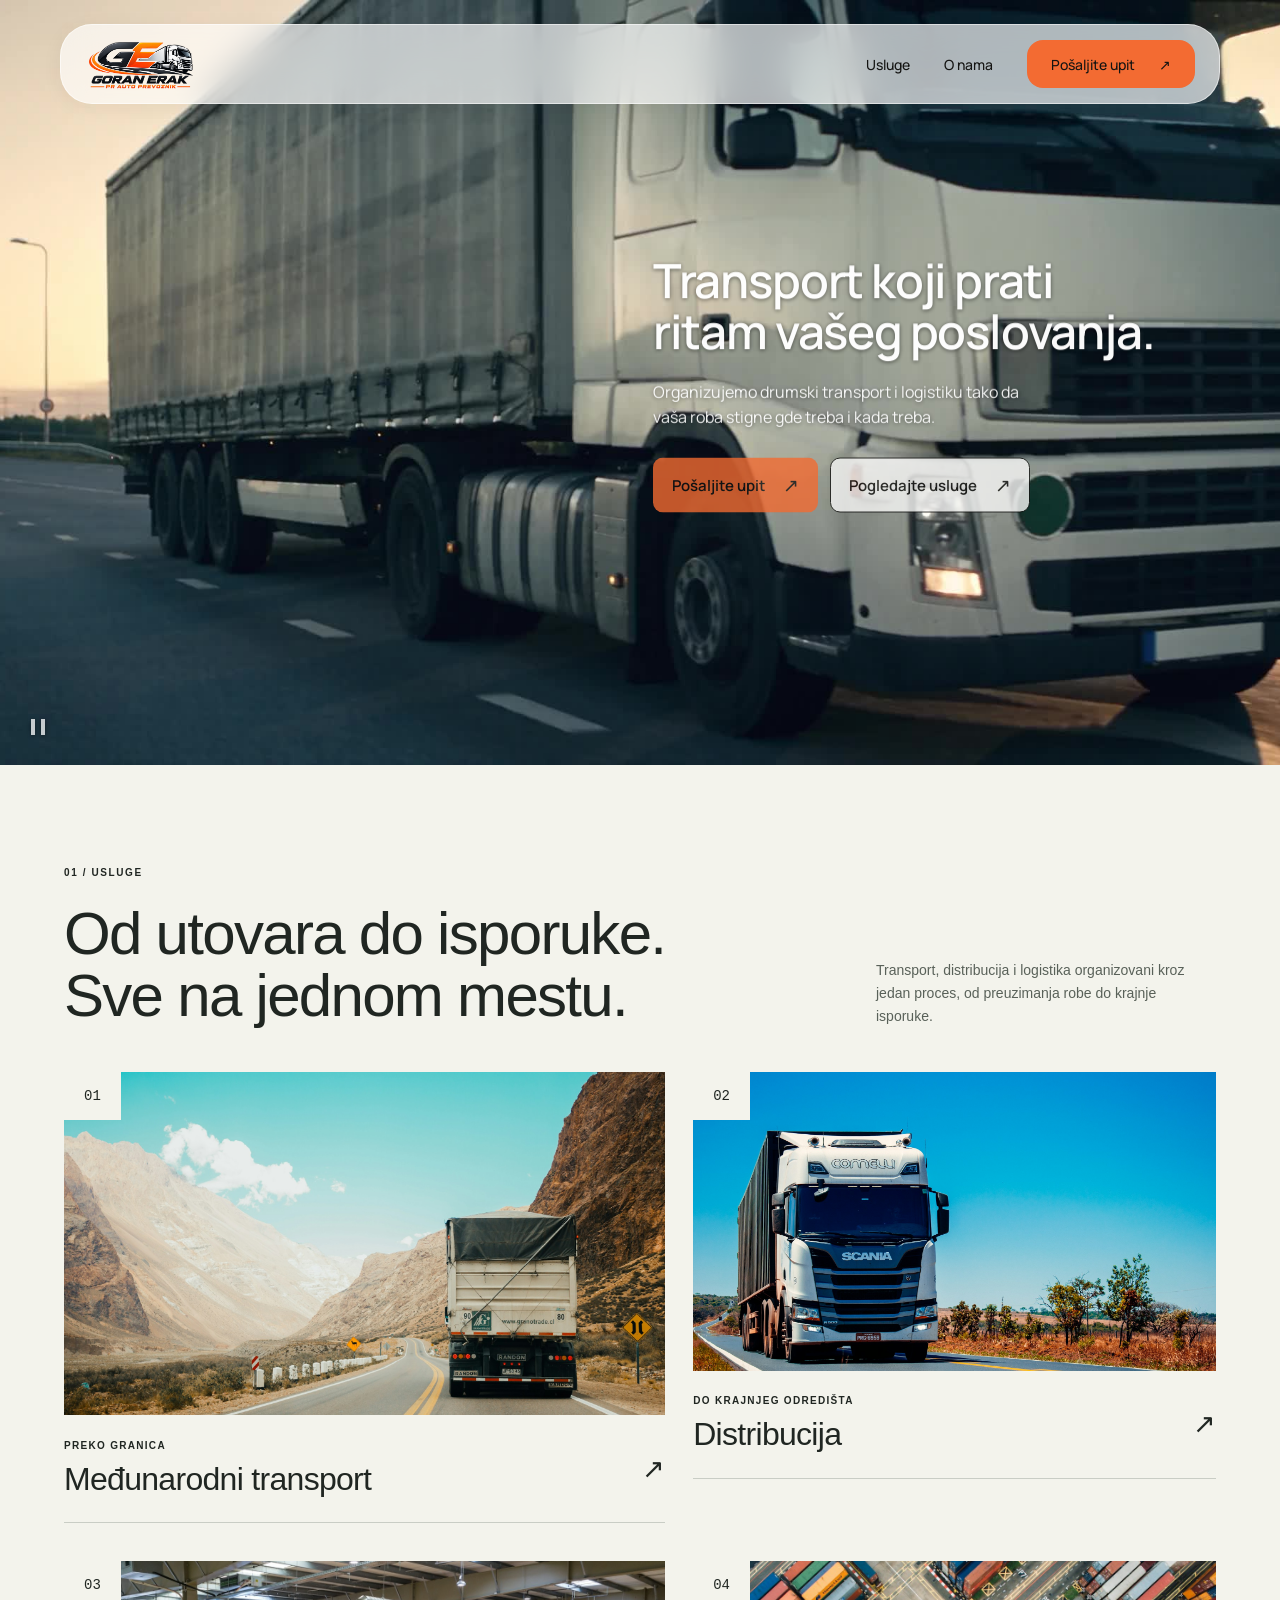
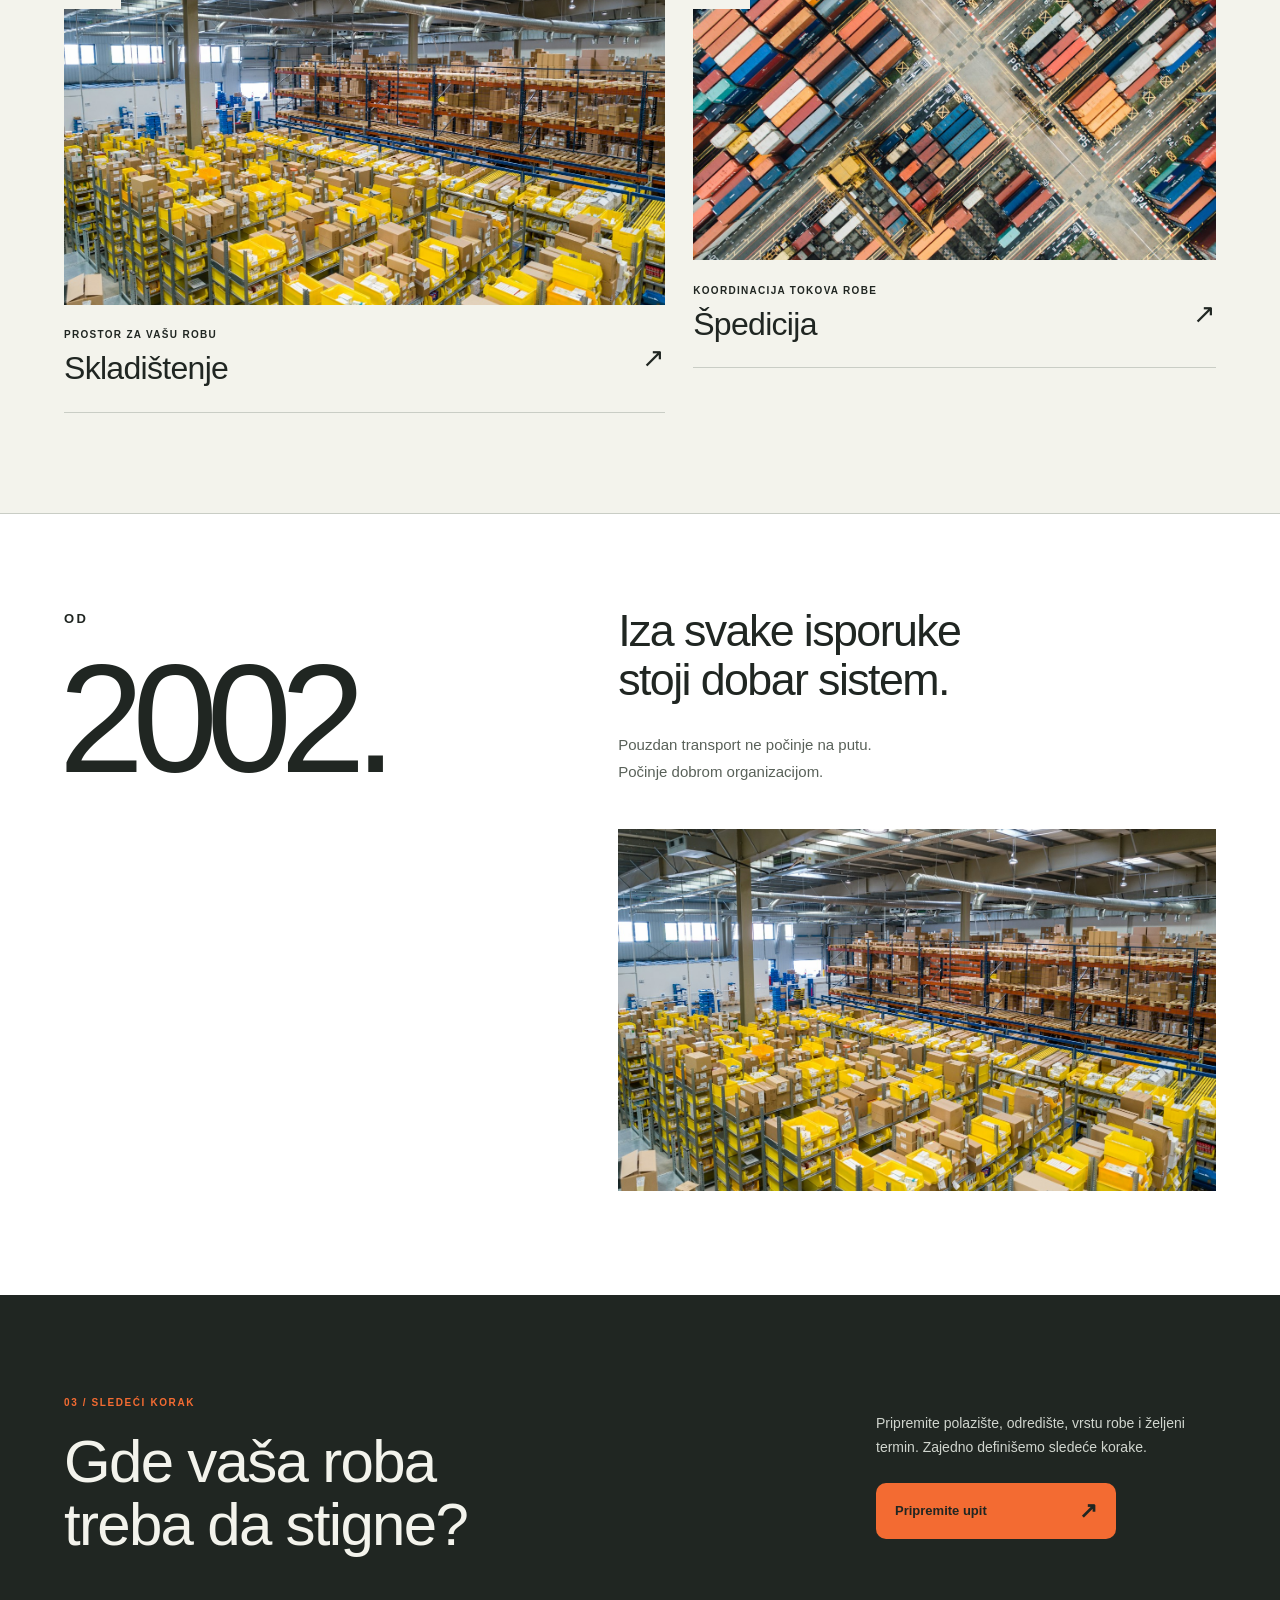
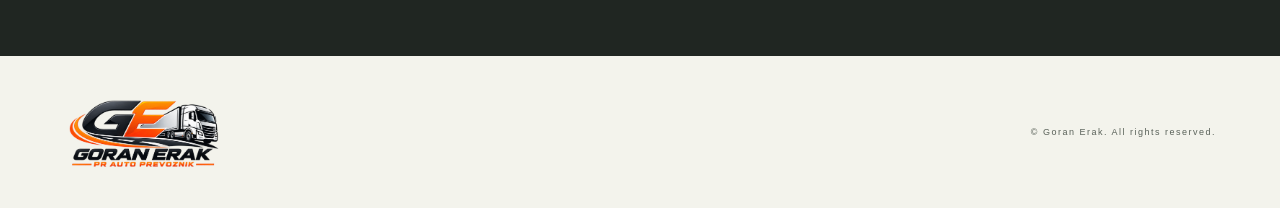
==== commit 7b4a4def: "Add files via upload" ====
--- a/index.html
+++ b/index.html
@@ -6,11 +6,11 @@
   <meta name="theme-color" content="#202622">
   <meta name="description" content="Concept B — drumski transport, distribucija, skladištenje i špedicija.">
   <title>Goran Erak — Transport i logistika</title>
-  <link rel="stylesheet" href="./styles.css">
-  <link rel="stylesheet" href="./hero.css">
-  <link rel="stylesheet" href="./hero-video.css">
-  <link rel="stylesheet" href="./proof.css">
-  <link rel="stylesheet" href="./hero-responsive.css">
+  <link rel="stylesheet" href="./styles.css?v=20261007-mobile-3">
+  <link rel="stylesheet" href="./hero.css?v=20261007-mobile-3">
+  <link rel="stylesheet" href="./hero-video.css?v=20261007-mobile-3">
+  <link rel="stylesheet" href="./proof.css?v=20261007-mobile-3">
+  <link rel="stylesheet" href="./hero-responsive.css?v=20261007-mobile-3">
   <script src="./main.js" defer></script>
   <script src="./assets/gsap.min.js" defer></script>
   <script src="./hero-video.js" defer></script>
@@ -76,3 +76,5 @@
 
 
 
+
+
